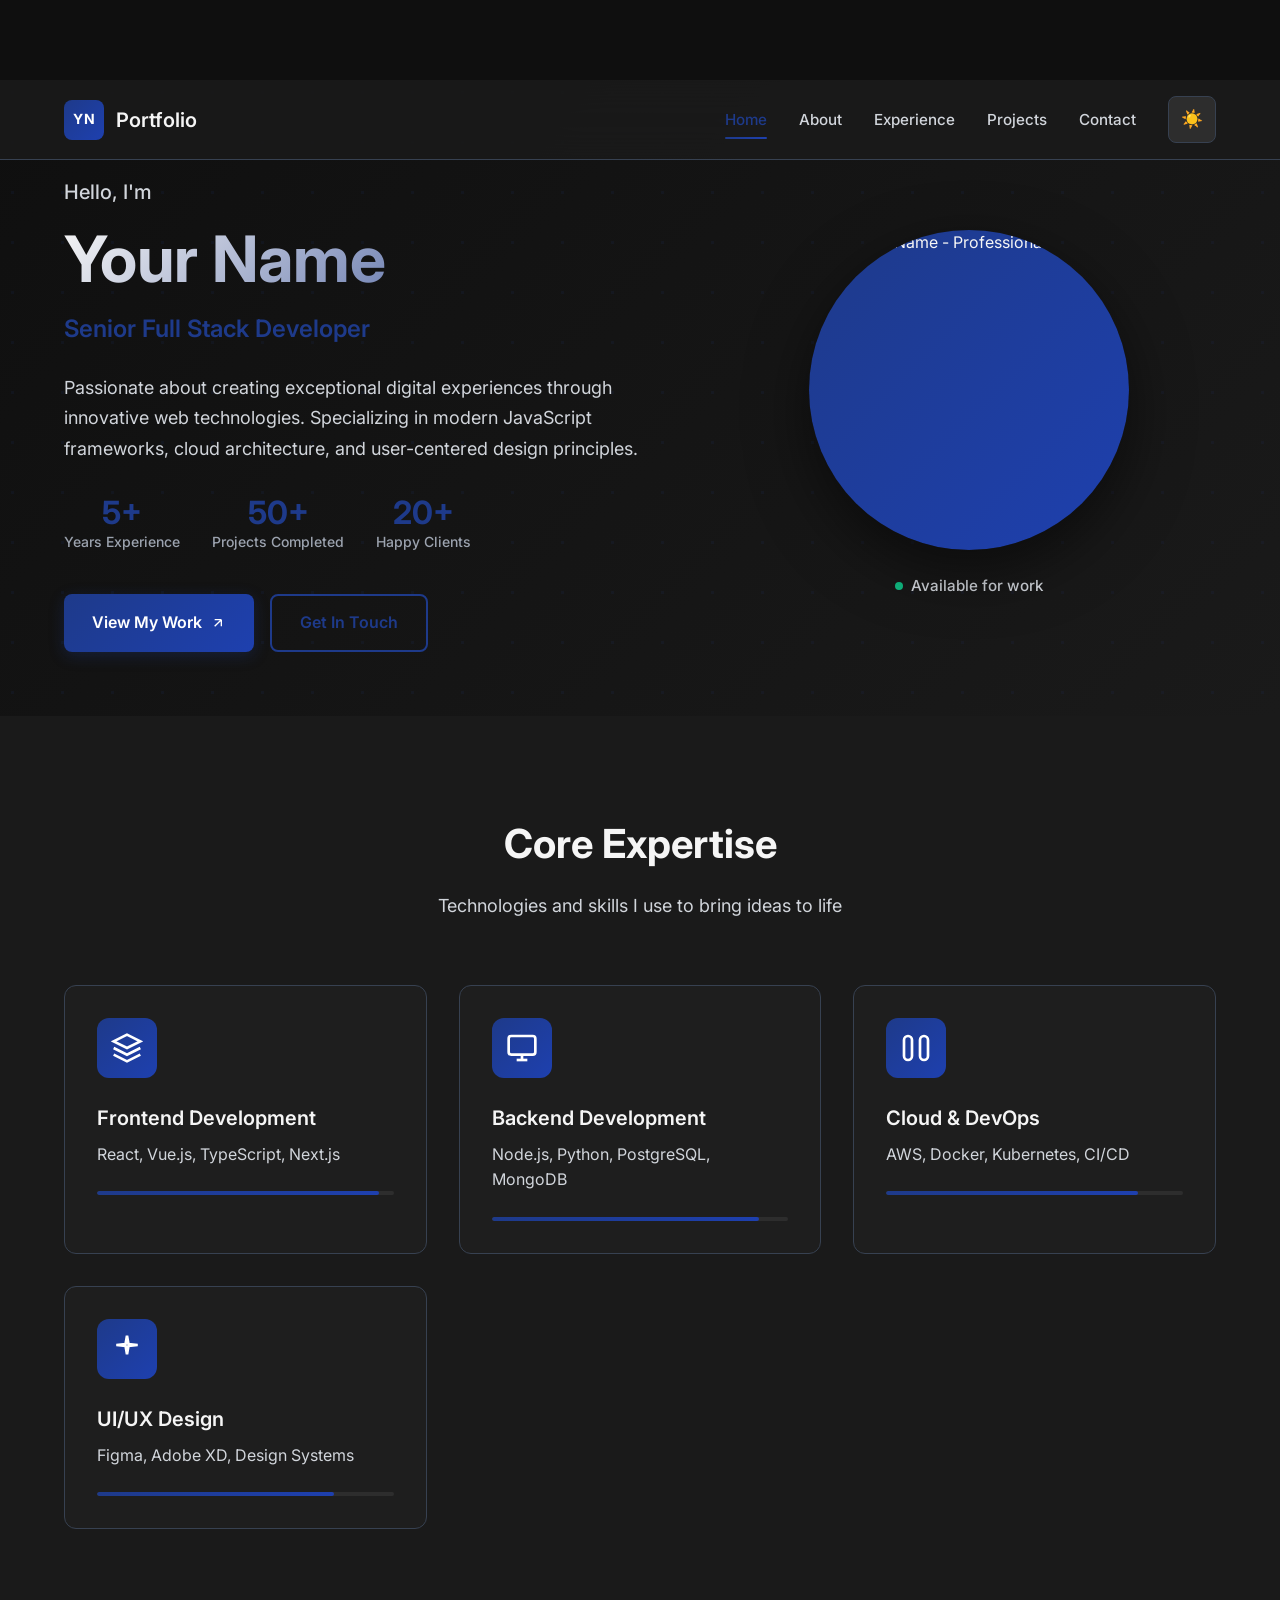
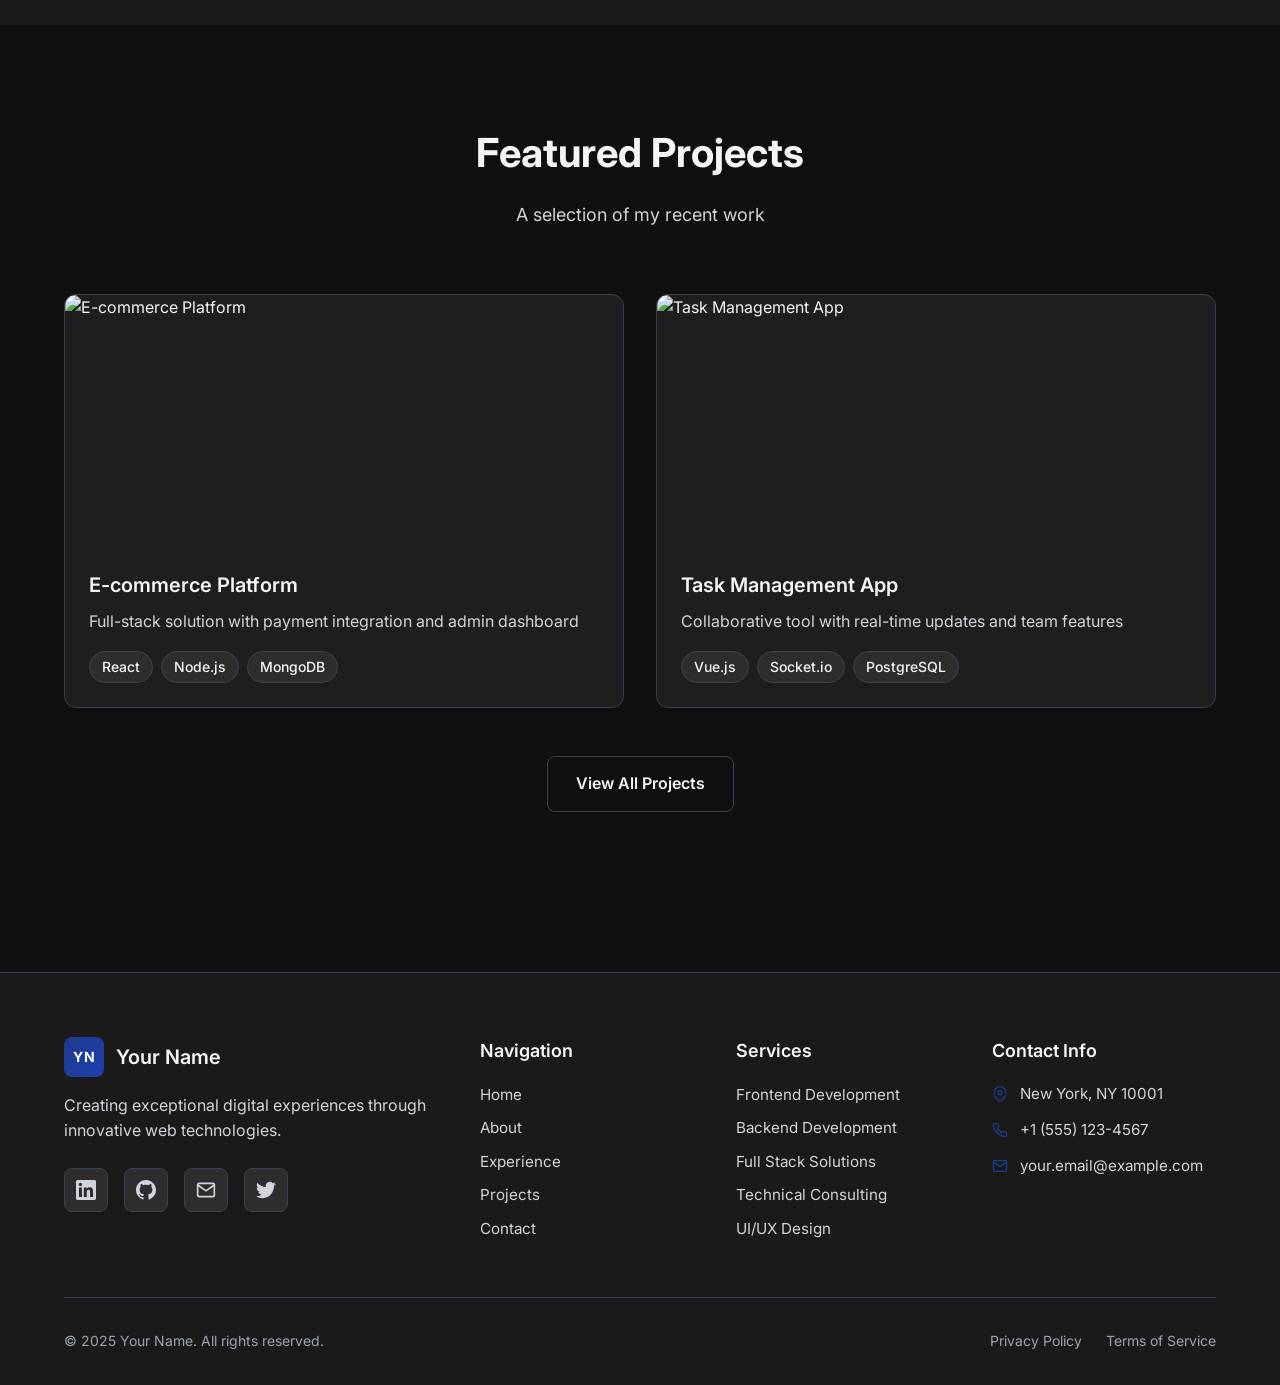
==== index.html @ 973d3426 "Start repository" ====
<!DOCTYPE html>
<html lang="en">
<head>
    <meta charset="UTF-8">
    <meta name="viewport" content="width=device-width, initial-scale=1.0">
    <title>Your Name - Portfolio</title>
    <link rel="stylesheet" href="styles.css">
    <link href="https://fonts.googleapis.com/css2?family=Inter:wght@300;400;500;600;700&display=swap" rel="stylesheet">
</head>
<body>
    <nav class="navbar">
        <div class="nav-container">
            <div class="nav-logo">
                <a href="index.html">
                    <div class="logo-icon">YN</div>
                    <span>Portfolio</span>
                </a>
            </div>
            <ul class="nav-menu">
                <li class="nav-item">
                    <a href="index.html" class="nav-link active">Home</a>
                </li>
                <li class="nav-item">
                    <a href="about.html" class="nav-link">About</a>
                </li>
                <li class="nav-item">
                    <a href="experience.html" class="nav-link">Experience</a>
                </li>
                <li class="nav-item">
                    <a href="projects.html" class="nav-link">Projects</a>
                </li>
                <li class="nav-item">
                    <a href="contact.html" class="nav-link">Contact</a>
                </li>
                <li class="nav-item">
                    <button class="theme-toggle" id="theme-toggle" aria-label="Toggle theme">
                        <span class="theme-icon">🌙</span>
                    </button>
                </li>
            </ul>
            <div class="hamburger" aria-label="Toggle menu">
                <span class="bar"></span>
                <span class="bar"></span>
                <span class="bar"></span>
            </div>
        </div>
    </nav>

    <main class="main-content">
        <section class="hero">
            <div class="hero-background">
                <div class="hero-pattern"></div>
            </div>
            <div class="container">
                <div class="hero-content">
                    <div class="hero-text">
                        <div class="hero-greeting">
                            <span class="greeting-text">Hello, I'm</span>
                        </div>
                        <h1 class="hero-title">
                            <span class="name-highlight">Your Name</span>
                        </h1>
                        <h2 class="hero-subtitle">Senior Full Stack Developer</h2>
                        <p class="hero-description">
                            Passionate about creating exceptional digital experiences through innovative 
                            web technologies. Specializing in modern JavaScript frameworks, cloud architecture, 
                            and user-centered design principles.
                        </p>
                        <div class="hero-stats">
                            <div class="stat-item">
                                <span class="stat-number">5+</span>
                                <span class="stat-label">Years Experience</span>
                            </div>
                            <div class="stat-item">
                                <span class="stat-number">50+</span>
                                <span class="stat-label">Projects Completed</span>
                            </div>
                            <div class="stat-item">
                                <span class="stat-number">20+</span>
                                <span class="stat-label">Happy Clients</span>
                            </div>
                        </div>
                        <div class="hero-actions">
                            <a href="projects.html" class="btn btn-primary">
                                <span>View My Work</span>
                                <svg width="16" height="16" viewBox="0 0 24 24" fill="none" stroke="currentColor" stroke-width="2">
                                    <path d="M7 17L17 7M17 7H7M17 7V17"/>
                                </svg>
                            </a>
                            <a href="contact.html" class="btn btn-secondary">
                                <span>Get In Touch</span>
                            </a>
                        </div>
                    </div>
                    <div class="hero-visual">
                        <div class="profile-container">
                            <div class="profile-image">
                                <img src="https://images.pexels.com/photos/2379004/pexels-photo-2379004.jpeg?auto=compress&cs=tinysrgb&w=600" alt="Your Name - Professional Profile" loading="eager">
                                <div class="profile-border"></div>
                            </div>
                            <div class="profile-status">
                                <div class="status-indicator"></div>
                                <span>Available for work</span>
                            </div>
                        </div>
                    </div>
                </div>
            </div>
        </section>

        <section class="skills-overview">
            <div class="container">
                <div class="section-header">
                    <h2>Core Expertise</h2>
                    <p>Technologies and skills I use to bring ideas to life</p>
                </div>
                <div class="skills-grid">
                    <div class="skill-card">
                        <div class="skill-icon">
                            <svg width="32" height="32" viewBox="0 0 24 24" fill="none" stroke="currentColor" stroke-width="2">
                                <path d="M12 2L2 7L12 12L22 7L12 2Z"/>
                                <path d="M2 17L12 22L22 17"/>
                                <path d="M2 12L12 17L22 12"/>
                            </svg>
                        </div>
                        <h3>Frontend Development</h3>
                        <p>React, Vue.js, TypeScript, Next.js</p>
                        <div class="skill-progress">
                            <div class="progress-bar" data-width="95"></div>
                        </div>
                    </div>
                    <div class="skill-card">
                        <div class="skill-icon">
                            <svg width="32" height="32" viewBox="0 0 24 24" fill="none" stroke="currentColor" stroke-width="2">
                                <rect x="2" y="3" width="20" height="14" rx="2" ry="2"/>
                                <line x1="8" y1="21" x2="16" y2="21"/>
                                <line x1="12" y1="17" x2="12" y2="21"/>
                            </svg>
                        </div>
                        <h3>Backend Development</h3>
                        <p>Node.js, Python, PostgreSQL, MongoDB</p>
                        <div class="skill-progress">
                            <div class="progress-bar" data-width="90"></div>
                        </div>
                    </div>
                    <div class="skill-card">
                        <div class="skill-icon">
                            <svg width="32" height="32" viewBox="0 0 24 24" fill="none" stroke="currentColor" stroke-width="2">
                                <path d="M18 3A3 3 0 0 0 15 6V18A3 3 0 0 0 18 21A3 3 0 0 0 21 18V6A3 3 0 0 0 18 3Z"/>
                                <path d="M6 3A3 3 0 0 0 3 6V18A3 3 0 0 0 6 21A3 3 0 0 0 9 18V6A3 3 0 0 0 6 3Z"/>
                            </svg>
                        </div>
                        <h3>Cloud & DevOps</h3>
                        <p>AWS, Docker, Kubernetes, CI/CD</p>
                        <div class="skill-progress">
                            <div class="progress-bar" data-width="85"></div>
                        </div>
                    </div>
                    <div class="skill-card">
                        <div class="skill-icon">
                            <svg width="32" height="32" viewBox="0 0 24 24" fill="none" stroke="currentColor" stroke-width="2">
                                <path d="M12 2L13.09 8.26L20 9L13.09 9.74L12 16L10.91 9.74L4 9L10.91 8.26L12 2Z"/>
                            </svg>
                        </div>
                        <h3>UI/UX Design</h3>
                        <p>Figma, Adobe XD, Design Systems</p>
                        <div class="skill-progress">
                            <div class="progress-bar" data-width="80"></div>
                        </div>
                    </div>
                </div>
            </div>
        </section>

        <section class="recent-work">
            <div class="container">
                <div class="section-header">
                    <h2>Featured Projects</h2>
                    <p>A selection of my recent work</p>
                </div>
                <div class="projects-preview">
                    <div class="project-card-featured">
                        <div class="project-image">
                            <img src="https://images.pexels.com/photos/326424/pexels-photo-326424.jpeg?auto=compress&cs=tinysrgb&w=800" alt="E-commerce Platform">
                            <div class="project-overlay">
                                <a href="projects.html" class="project-link">View Project</a>
                            </div>
                        </div>
                        <div class="project-info">
                            <h3>E-commerce Platform</h3>
                            <p>Full-stack solution with payment integration and admin dashboard</p>
                            <div class="project-tech">
                                <span>React</span>
                                <span>Node.js</span>
                                <span>MongoDB</span>
                            </div>
                        </div>
                    </div>
                    <div class="project-card-featured">
                        <div class="project-image">
                            <img src="https://images.pexels.com/photos/3184299/pexels-photo-3184299.jpeg?auto=compress&cs=tinysrgb&w=800" alt="Task Management App">
                            <div class="project-overlay">
                                <a href="projects.html" class="project-link">View Project</a>
                            </div>
                        </div>
                        <div class="project-info">
                            <h3>Task Management App</h3>
                            <p>Collaborative tool with real-time updates and team features</p>
                            <div class="project-tech">
                                <span>Vue.js</span>
                                <span>Socket.io</span>
                                <span>PostgreSQL</span>
                            </div>
                        </div>
                    </div>
                </div>
                <div class="section-cta">
                    <a href="projects.html" class="btn btn-outline">View All Projects</a>
                </div>
            </div>
        </section>
    </main>

    <footer class="footer">
        <div class="container">
            <div class="footer-content">
                <div class="footer-main">
                    <div class="footer-brand">
                        <div class="footer-logo">
                            <div class="logo-icon">YN</div>
                            <span>Your Name</span>
                        </div>
                        <p class="footer-tagline">
                            Creating exceptional digital experiences through innovative web technologies.
                        </p>
                        <div class="footer-social">
                            <a href="https://linkedin.com/in/yourname" class="social-link" aria-label="LinkedIn">
                                <svg width="20" height="20" viewBox="0 0 24 24" fill="currentColor">
                                    <path d="M20.447 20.452h-3.554v-5.569c0-1.328-.027-3.037-1.852-3.037-1.853 0-2.136 1.445-2.136 2.939v5.667H9.351V9h3.414v1.561h.046c.477-.9 1.637-1.85 3.37-1.85 3.601 0 4.267 2.37 4.267 5.455v6.286zM5.337 7.433c-1.144 0-2.063-.926-2.063-2.065 0-1.138.92-2.063 2.063-2.063 1.14 0 2.064.925 2.064 2.063 0 1.139-.925 2.065-2.064 2.065zm1.782 13.019H3.555V9h3.564v11.452zM22.225 0H1.771C.792 0 0 .774 0 1.729v20.542C0 23.227.792 24 1.771 24h20.451C23.2 24 24 23.227 24 22.271V1.729C24 .774 23.2 0 22.222 0h.003z"/>
                                </svg>
                            </a>
                            <a href="https://github.com/yourname" class="social-link" aria-label="GitHub">
                                <svg width="20" height="20" viewBox="0 0 24 24" fill="currentColor">
                                    <path d="M12 0c-6.626 0-12 5.373-12 12 0 5.302 3.438 9.8 8.207 11.387.599.111.793-.261.793-.577v-2.234c-3.338.726-4.033-1.416-4.033-1.416-.546-1.387-1.333-1.756-1.333-1.756-1.089-.745.083-.729.083-.729 1.205.084 1.839 1.237 1.839 1.237 1.07 1.834 2.807 1.304 3.492.997.107-.775.418-1.305.762-1.604-2.665-.305-5.467-1.334-5.467-5.931 0-1.311.469-2.381 1.236-3.221-.124-.303-.535-1.524.117-3.176 0 0 1.008-.322 3.301 1.23.957-.266 1.983-.399 3.003-.404 1.02.005 2.047.138 3.006.404 2.291-1.552 3.297-1.23 3.297-1.23.653 1.653.242 2.874.118 3.176.77.84 1.235 1.911 1.235 3.221 0 4.609-2.807 5.624-5.479 5.921.43.372.823 1.102.823 2.222v3.293c0 .319.192.694.801.576 4.765-1.589 8.199-6.086 8.199-11.386 0-6.627-5.373-12-12-12z"/>
                                </svg>
                            </a>
                            <a href="mailto:your.email@example.com" class="social-link" aria-label="Email">
                                <svg width="20" height="20" viewBox="0 0 24 24" fill="none" stroke="currentColor" stroke-width="2">
                                    <path d="M4 4h16c1.1 0 2 .9 2 2v12c0 1.1-.9 2-2 2H4c-1.1 0-2-.9-2-2V6c0-1.1.9-2 2-2z"/>
                                    <polyline points="22,6 12,13 2,6"/>
                                </svg>
                            </a>
                            <a href="https://twitter.com/yourname" class="social-link" aria-label="Twitter">
                                <svg width="20" height="20" viewBox="0 0 24 24" fill="currentColor">
                                    <path d="M23.953 4.57a10 10 0 01-2.825.775 4.958 4.958 0 002.163-2.723c-.951.555-2.005.959-3.127 1.184a4.92 4.92 0 00-8.384 4.482C7.69 8.095 4.067 6.13 1.64 3.162a4.822 4.822 0 00-.666 2.475c0 1.71.87 3.213 2.188 4.096a4.904 4.904 0 01-2.228-.616v.06a4.923 4.923 0 003.946 4.827 4.996 4.996 0 01-2.212.085 4.936 4.936 0 004.604 3.417 9.867 9.867 0 01-6.102 2.105c-.39 0-.779-.023-1.17-.067a13.995 13.995 0 007.557 2.209c9.053 0 13.998-7.496 13.998-13.985 0-.21 0-.42-.015-.63A9.935 9.935 0 0024 4.59z"/>
                                </svg>
                            </a>
                        </div>
                    </div>
                    
                    <div class="footer-links">
                        <div class="footer-column">
                            <h4>Navigation</h4>
                            <ul>
                                <li><a href="index.html">Home</a></li>
                                <li><a href="about.html">About</a></li>
                                <li><a href="experience.html">Experience</a></li>
                                <li><a href="projects.html">Projects</a></li>
                                <li><a href="contact.html">Contact</a></li>
                            </ul>
                        </div>
                        
                        <div class="footer-column">
                            <h4>Services</h4>
                            <ul>
                                <li><a href="#frontend">Frontend Development</a></li>
                                <li><a href="#backend">Backend Development</a></li>
                                <li><a href="#fullstack">Full Stack Solutions</a></li>
                                <li><a href="#consulting">Technical Consulting</a></li>
                                <li><a href="#design">UI/UX Design</a></li>
                            </ul>
                        </div>
                        
                        <div class="footer-column">
                            <h4>Contact Info</h4>
                            <div class="contact-info">
                                <div class="contact-item">
                                    <svg width="16" height="16" viewBox="0 0 24 24" fill="none" stroke="currentColor" stroke-width="2">
                                        <path d="M21 10c0 7-9 13-9 13s-9-6-9-13a9 9 0 0 1 18 0z"/>
                                        <circle cx="12" cy="10" r="3"/>
                                    </svg>
                                    <span>New York, NY 10001</span>
                                </div>
                                <div class="contact-item">
                                    <svg width="16" height="16" viewBox="0 0 24 24" fill="none" stroke="currentColor" stroke-width="2">
                                        <path d="M22 16.92v3a2 2 0 0 1-2.18 2 19.79 19.79 0 0 1-8.63-3.07 19.5 19.5 0 0 1-6-6 19.79 19.79 0 0 1-3.07-8.67A2 2 0 0 1 4.11 2h3a2 2 0 0 1 2 1.72 12.84 12.84 0 0 0 .7 2.81 2 2 0 0 1-.45 2.11L8.09 9.91a16 16 0 0 0 6 6l1.27-1.27a2 2 0 0 1 2.11-.45 12.84 12.84 0 0 0 2.81.7A2 2 0 0 1 22 16.92z"/>
                                    </svg>
                                    <span>+1 (555) 123-4567</span>
                                </div>
                                <div class="contact-item">
                                    <svg width="16" height="16" viewBox="0 0 24 24" fill="none" stroke="currentColor" stroke-width="2">
                                        <path d="M4 4h16c1.1 0 2 .9 2 2v12c0 1.1-.9 2-2 2H4c-1.1 0-2-.9-2-2V6c0-1.1.9-2 2-2z"/>
                                        <polyline points="22,6 12,13 2,6"/>
                                    </svg>
                                    <span>your.email@example.com</span>
                                </div>
                            </div>
                        </div>
                    </div>
                </div>
                
                <div class="footer-bottom">
                    <div class="footer-copyright">
                        <p>&copy; 2025 Your Name. All rights reserved.</p>
                    </div>
                    <div class="footer-legal">
                        <a href="#privacy">Privacy Policy</a>
                        <a href="#terms">Terms of Service</a>
                    </div>
                </div>
            </div>
        </div>
    </footer>

    <script src="script.js"></script>
</body>
</html>
---- styles.css ----
/* Reset and base styles */
* {
    margin: 0;
    padding: 0;
    box-sizing: border-box;
}

:root {
    /* Dark theme colors (default) */
    --bg-primary: #0f0f0f;
    --bg-secondary: #1a1a1a;
    --bg-tertiary: #2d2d2d;
    --bg-card: #1e1e1e;
    --text-primary: #f5f5f5;
    --text-secondary: #d1d5db;
    --text-muted: #9ca3af;
    --accent-primary: #1e3a8a;
    --accent-secondary: #1e40af;
    --accent-hover: #1d4ed8;
    --accent-light: #3b82f6;
    --border-color: #374151;
    --border-light: #4b5563;
    --shadow-color: rgba(0, 0, 0, 0.5);
    --success-color: #10b981;
    --warning-color: #f59e0b;
    --error-color: #ef4444;
    --gradient-primary: linear-gradient(135deg, #1e3a8a 0%, #1e40af 100%);
    --gradient-secondary: linear-gradient(135deg, #0f0f0f 0%, #1a1a1a 100%);
}

[data-theme="light"] {
    --bg-primary: #ffffff;
    --bg-secondary: #f8fafc;
    --bg-tertiary: #f1f5f9;
    --bg-card: #ffffff;
    --text-primary: #1f2937;
    --text-secondary: #374151;
    --text-muted: #6b7280;
    --accent-primary: #1e3a8a;
    --accent-secondary: #1e40af;
    --accent-hover: #1d4ed8;
    --accent-light: #3b82f6;
    --border-color: #e5e7eb;
    --border-light: #d1d5db;
    --shadow-color: rgba(0, 0, 0, 0.1);
    --success-color: #10b981;
    --warning-color: #f59e0b;
    --error-color: #ef4444;
    --gradient-primary: linear-gradient(135deg, #1e3a8a 0%, #1e40af 100%);
    --gradient-secondary: linear-gradient(135deg, #ffffff 0%, #f8fafc 100%);
}

body {
    font-family: 'Inter', -apple-system, BlinkMacSystemFont, 'Segoe UI', Roboto, Oxygen, Ubuntu, Cantarell, sans-serif;
    line-height: 1.6;
    color: var(--text-primary);
    background-color: var(--bg-primary);
    transition: all 0.3s ease;
    font-weight: 400;
}

.container {
    max-width: 1200px;
    margin: 0 auto;
    padding: 0 24px;
}

/* Enhanced Navigation */
.navbar {
    background: rgba(26, 26, 26, 0.95);
    backdrop-filter: blur(20px);
    padding: 1rem 0;
    position: fixed;
    top: 0;
    width: 100%;
    z-index: 1000;
    border-bottom: 1px solid var(--border-color);
    transition: all 0.3s ease;
}

[data-theme="light"] .navbar {
    background: rgba(248, 250, 252, 0.95);
}

.nav-container {
    max-width: 1200px;
    margin: 0 auto;
    padding: 0 24px;
    display: flex;
    justify-content: space-between;
    align-items: center;
}

.nav-logo a {
    display: flex;
    align-items: center;
    gap: 12px;
    text-decoration: none;
    color: var(--text-primary);
    font-weight: 600;
    font-size: 1.25rem;
    transition: all 0.3s ease;
}

.logo-icon {
    width: 40px;
    height: 40px;
    background: var(--gradient-primary);
    border-radius: 8px;
    display: flex;
    align-items: center;
    justify-content: center;
    color: white;
    font-weight: 700;
    font-size: 0.875rem;
    letter-spacing: 0.5px;
}

.nav-menu {
    display: flex;
    list-style: none;
    align-items: center;
    gap: 2rem;
}

.nav-link {
    color: var(--text-secondary);
    text-decoration: none;
    font-weight: 500;
    font-size: 0.95rem;
    transition: all 0.3s ease;
    position: relative;
    padding: 0.5rem 0;
}

.nav-link:hover,
.nav-link.active {
    color: var(--accent-primary);
}

.nav-link.active::after {
    content: '';
    position: absolute;
    bottom: -2px;
    left: 0;
    width: 100%;
    height: 2px;
    background: var(--gradient-primary);
    border-radius: 1px;
}

.theme-toggle {
    background: var(--bg-tertiary);
    border: 1px solid var(--border-color);
    color: var(--text-primary);
    padding: 0.75rem;
    border-radius: 8px;
    cursor: pointer;
    transition: all 0.3s ease;
    font-size: 1.1rem;
    display: flex;
    align-items: center;
    justify-content: center;
}

.theme-toggle:hover {
    background: var(--accent-primary);
    border-color: var(--accent-primary);
    color: white;
    transform: scale(1.05);
}

.hamburger {
    display: none;
    flex-direction: column;
    cursor: pointer;
    padding: 0.5rem;
}

.bar {
    width: 25px;
    height: 3px;
    background-color: var(--text-primary);
    margin: 3px 0;
    transition: 0.3s;
    border-radius: 2px;
}

/* Main content */
.main-content {
    margin-top: 80px;
    min-height: calc(100vh - 80px);
}

/* Enhanced Hero Section */
.hero {
    position: relative;
    padding: 6rem 0 4rem;
    background: var(--gradient-secondary);
    overflow: hidden;
}

.hero-background {
    position: absolute;
    top: 0;
    left: 0;
    right: 0;
    bottom: 0;
    opacity: 0.1;
}

.hero-pattern {
    position: absolute;
    top: 0;
    left: 0;
    right: 0;
    bottom: 0;
    background-image: radial-gradient(circle at 25% 25%, var(--accent-primary) 2px, transparent 2px);
    background-size: 50px 50px;
    animation: float 20s ease-in-out infinite;
}

@keyframes float {
    0%, 100% { transform: translateY(0px) rotate(0deg); }
    50% { transform: translateY(-20px) rotate(1deg); }
}

.hero-content {
    display: grid;
    grid-template-columns: 1.2fr 1fr;
    gap: 4rem;
    align-items: center;
    position: relative;
    z-index: 2;
}

.hero-greeting {
    margin-bottom: 1rem;
}

.greeting-text {
    color: var(--text-secondary);
    font-size: 1.25rem;
    font-weight: 500;
}

.hero-title {
    font-size: 4rem;
    font-weight: 700;
    line-height: 1.1;
    margin-bottom: 1rem;
    background: linear-gradient(135deg, var(--text-primary) 0%, var(--accent-primary) 100%);
    -webkit-background-clip: text;
    -webkit-text-fill-color: transparent;
    background-clip: text;
}

.name-highlight {
    display: block;
    animation: slideInUp 1s ease-out;
}

.hero-subtitle {
    font-size: 1.5rem;
    color: var(--accent-primary);
    font-weight: 600;
    margin-bottom: 1.5rem;
    animation: slideInUp 1s ease-out 0.2s both;
}

.hero-description {
    font-size: 1.125rem;
    color: var(--text-secondary);
    line-height: 1.7;
    margin-bottom: 2rem;
    max-width: 600px;
    animation: slideInUp 1s ease-out 0.4s both;
}

.hero-stats {
    display: flex;
    gap: 2rem;
    margin-bottom: 2.5rem;
    animation: slideInUp 1s ease-out 0.6s both;
}

.stat-item {
    text-align: center;
}

.stat-number {
    display: block;
    font-size: 2rem;
    font-weight: 700;
    color: var(--accent-primary);
    line-height: 1;
}

.stat-label {
    font-size: 0.875rem;
    color: var(--text-muted);
    font-weight: 500;
}

.hero-actions {
    display: flex;
    gap: 1rem;
    animation: slideInUp 1s ease-out 0.8s both;
}

.hero-visual {
    display: flex;
    justify-content: center;
    align-items: center;
    animation: slideInRight 1s ease-out 0.4s both;
}

.profile-container {
    position: relative;
    text-align: center;
}

.profile-image {
    position: relative;
    width: 320px;
    height: 320px;
    border-radius: 50%;
    overflow: hidden;
    margin: 0 auto 1.5rem;
    box-shadow: 0 20px 60px var(--shadow-color);
    transition: all 0.3s ease;
}

.profile-image:hover {
    transform: scale(1.05);
    box-shadow: 0 30px 80px var(--shadow-color);
}

.profile-image img {
    width: 100%;
    height: 100%;
    object-fit: cover;
    transition: all 0.3s ease;
}

.profile-border {
    position: absolute;
    top: -4px;
    left: -4px;
    right: -4px;
    bottom: -4px;
    border-radius: 50%;
    background: var(--gradient-primary);
    z-index: -1;
    animation: rotate 10s linear infinite;
}

@keyframes rotate {
    from { transform: rotate(0deg); }
    to { transform: rotate(360deg); }
}

.profile-status {
    display: flex;
    align-items: center;
    justify-content: center;
    gap: 0.5rem;
    color: var(--text-secondary);
    font-size: 0.95rem;
    font-weight: 500;
}

.status-indicator {
    width: 8px;
    height: 8px;
    background: var(--success-color);
    border-radius: 50%;
    animation: pulse 2s infinite;
}

@keyframes pulse {
    0%, 100% { opacity: 1; transform: scale(1); }
    50% { opacity: 0.7; transform: scale(1.1); }
}

/* Enhanced Buttons */
.btn {
    display: inline-flex;
    align-items: center;
    gap: 0.5rem;
    padding: 0.875rem 1.75rem;
    border: none;
    border-radius: 8px;
    font-size: 1rem;
    font-weight: 600;
    text-decoration: none;
    cursor: pointer;
    transition: all 0.3s ease;
    position: relative;
    overflow: hidden;
}

.btn::before {
    content: '';
    position: absolute;
    top: 0;
    left: -100%;
    width: 100%;
    height: 100%;
    background: linear-gradient(90deg, transparent, rgba(255,255,255,0.2), transparent);
    transition: left 0.5s;
}

.btn:hover::before {
    left: 100%;
}

.btn-primary {
    background: var(--gradient-primary);
    color: white;
    box-shadow: 0 4px 15px rgba(30, 58, 138, 0.3);
}

.btn-primary:hover {
    transform: translateY(-2px);
    box-shadow: 0 8px 25px rgba(30, 58, 138, 0.4);
}

.btn-secondary {
    background: transparent;
    color: var(--accent-primary);
    border: 2px solid var(--accent-primary);
}

.btn-secondary:hover {
    background: var(--accent-primary);
    color: white;
    transform: translateY(-2px);
    box-shadow: 0 8px 25px rgba(30, 58, 138, 0.3);
}

.btn-outline {
    background: transparent;
    color: var(--text-primary);
    border: 1px solid var(--border-color);
}

.btn-outline:hover {
    background: var(--accent-primary);
    color: white;
    border-color: var(--accent-primary);
    transform: translateY(-2px);
}

/* Enhanced Sections */
.section-header {
    text-align: center;
    margin-bottom: 4rem;
}

.section-header h2 {
    font-size: 2.5rem;
    font-weight: 700;
    margin-bottom: 1rem;
    color: var(--text-primary);
}

.section-header p {
    font-size: 1.125rem;
    color: var(--text-secondary);
    max-width: 600px;
    margin: 0 auto;
}

.skills-overview {
    padding: 6rem 0;
    background: var(--bg-secondary);
}

.skills-grid {
    display: grid;
    grid-template-columns: repeat(auto-fit, minmax(280px, 1fr));
    gap: 2rem;
}

.skill-card {
    background: var(--bg-card);
    padding: 2rem;
    border-radius: 12px;
    border: 1px solid var(--border-color);
    transition: all 0.3s ease;
    position: relative;
    overflow: hidden;
}

.skill-card::before {
    content: '';
    position: absolute;
    top: 0;
    left: 0;
    right: 0;
    height: 3px;
    background: var(--gradient-primary);
    transform: scaleX(0);
    transition: transform 0.3s ease;
}

.skill-card:hover::before {
    transform: scaleX(1);
}

.skill-card:hover {
    transform: translateY(-5px);
    box-shadow: 0 20px 40px var(--shadow-color);
    border-color: var(--accent-primary);
}

.skill-icon {
    width: 60px;
    height: 60px;
    background: var(--gradient-primary);
    border-radius: 12px;
    display: flex;
    align-items: center;
    justify-content: center;
    margin-bottom: 1.5rem;
    color: white;
}

.skill-card h3 {
    font-size: 1.25rem;
    font-weight: 600;
    margin-bottom: 0.5rem;
    color: var(--text-primary);
}

.skill-card p {
    color: var(--text-secondary);
    margin-bottom: 1.5rem;
}

.skill-progress {
    height: 4px;
    background: var(--bg-tertiary);
    border-radius: 2px;
    overflow: hidden;
}

.progress-bar {
    height: 100%;
    background: var(--gradient-primary);
    border-radius: 2px;
    transition: width 2s ease;
    width: 0;
}

/* Recent Work Section */
.recent-work {
    padding: 6rem 0;
}

.projects-preview {
    display: grid;
    grid-template-columns: repeat(auto-fit, minmax(400px, 1fr));
    gap: 2rem;
    margin-bottom: 3rem;
}

.project-card-featured {
    background: var(--bg-card);
    border-radius: 12px;
    overflow: hidden;
    border: 1px solid var(--border-color);
    transition: all 0.3s ease;
}

.project-card-featured:hover {
    transform: translateY(-5px);
    box-shadow: 0 20px 40px var(--shadow-color);
}

.project-image {
    position: relative;
    height: 250px;
    overflow: hidden;
}

.project-image img {
    width: 100%;
    height: 100%;
    object-fit: cover;
    transition: transform 0.3s ease;
}

.project-card-featured:hover .project-image img {
    transform: scale(1.1);
}

.project-overlay {
    position: absolute;
    top: 0;
    left: 0;
    right: 0;
    bottom: 0;
    background: rgba(0, 0, 0, 0.7);
    display: flex;
    align-items: center;
    justify-content: center;
    opacity: 0;
    transition: opacity 0.3s ease;
}

.project-card-featured:hover .project-overlay {
    opacity: 1;
}

.project-link {
    color: white;
    text-decoration: none;
    font-weight: 600;
    padding: 0.75rem 1.5rem;
    border: 2px solid white;
    border-radius: 8px;
    transition: all 0.3s ease;
}

.project-link:hover {
    background: white;
    color: var(--bg-primary);
}

.project-info {
    padding: 1.5rem;
}

.project-info h3 {
    font-size: 1.25rem;
    font-weight: 600;
    margin-bottom: 0.5rem;
    color: var(--text-primary);
}

.project-info p {
    color: var(--text-secondary);
    margin-bottom: 1rem;
    line-height: 1.6;
}

.project-tech {
    display: flex;
    flex-wrap: wrap;
    gap: 0.5rem;
}

.project-tech span {
    background: var(--bg-tertiary);
    color: var(--text-primary);
    padding: 0.25rem 0.75rem;
    border-radius: 20px;
    font-size: 0.875rem;
    font-weight: 500;
    border: 1px solid var(--border-color);
}

.section-cta {
    text-align: center;
}

/* Page header */
.page-header {
    padding: 4rem 0 3rem;
    text-align: center;
    background: var(--gradient-secondary);
    border-bottom: 1px solid var(--border-color);
}

.page-header h1 {
    font-size: 3rem;
    font-weight: 700;
    margin-bottom: 1rem;
    color: var(--text-primary);
}

.page-header p {
    font-size: 1.25rem;
    color: var(--text-secondary);
    max-width: 600px;
    margin: 0 auto;
}

/* Enhanced Footer */
.footer {
    background: var(--bg-secondary);
    border-top: 1px solid var(--border-color);
    padding: 4rem 0 2rem;
    margin-top: 4rem;
}

.footer-content {
    display: flex;
    flex-direction: column;
    gap: 3rem;
}

.footer-main {
    display: grid;
    grid-template-columns: 1fr 2fr;
    gap: 3rem;
}

.footer-brand {
    max-width: 400px;
}

.footer-logo {
    display: flex;
    align-items: center;
    gap: 12px;
    margin-bottom: 1rem;
}

.footer-logo span {
    font-size: 1.25rem;
    font-weight: 600;
    color: var(--text-primary);
}

.footer-tagline {
    color: var(--text-secondary);
    line-height: 1.6;
    margin-bottom: 1.5rem;
}

.footer-social {
    display: flex;
    gap: 1rem;
}

.social-link {
    display: flex;
    align-items: center;
    justify-content: center;
    width: 44px;
    height: 44px;
    background: var(--bg-tertiary);
    border: 1px solid var(--border-color);
    border-radius: 8px;
    color: var(--text-secondary);
    text-decoration: none;
    transition: all 0.3s ease;
    position: relative;
    overflow: hidden;
}

.social-link::before {
    content: '';
    position: absolute;
    top: 0;
    left: -100%;
    width: 100%;
    height: 100%;
    background: var(--gradient-primary);
    transition: left 0.3s ease;
    z-index: 0;
}

.social-link:hover::before {
    left: 0;
}

.social-link svg {
    position: relative;
    z-index: 1;
    transition: color 0.3s ease;
}

.social-link:hover {
    color: white;
    border-color: var(--accent-primary);
    transform: translateY(-2px);
}

.footer-links {
    display: grid;
    grid-template-columns: repeat(3, 1fr);
    gap: 2rem;
}

.footer-column h4 {
    font-size: 1.125rem;
    font-weight: 600;
    color: var(--text-primary);
    margin-bottom: 1rem;
}

.footer-column ul {
    list-style: none;
}

.footer-column li {
    margin-bottom: 0.5rem;
}

.footer-column a {
    color: var(--text-secondary);
    text-decoration: none;
    transition: color 0.3s ease;
    font-size: 0.95rem;
}

.footer-column a:hover {
    color: var(--accent-primary);
}

.contact-info {
    display: flex;
    flex-direction: column;
    gap: 0.75rem;
}

.contact-item {
    display: flex;
    align-items: center;
    gap: 0.75rem;
    color: var(--text-secondary);
    font-size: 0.95rem;
}

.contact-item svg {
    color: var(--accent-primary);
    flex-shrink: 0;
}

.footer-bottom {
    display: flex;
    justify-content: space-between;
    align-items: center;
    padding-top: 2rem;
    border-top: 1px solid var(--border-color);
}

.footer-copyright p {
    color: var(--text-muted);
    font-size: 0.875rem;
}

.footer-legal {
    display: flex;
    gap: 1.5rem;
}

.footer-legal a {
    color: var(--text-muted);
    text-decoration: none;
    font-size: 0.875rem;
    transition: color 0.3s ease;
}

.footer-legal a:hover {
    color: var(--accent-primary);
}

/* Animations */
@keyframes slideInUp {
    from {
        opacity: 0;
        transform: translateY(30px);
    }
    to {
        opacity: 1;
        transform: translateY(0);
    }
}

@keyframes slideInRight {
    from {
        opacity: 0;
        transform: translateX(30px);
    }
    to {
        opacity: 1;
        transform: translateX(0);
    }
}

@keyframes fadeIn {
    from { opacity: 0; }
    to { opacity: 1; }
}

/* Responsive design */
@media (max-width: 1024px) {
    .hero-content {
        grid-template-columns: 1fr;
        gap: 3rem;
        text-align: center;
    }

    .hero-visual {
        order: -1;
    }

    .profile-image {
        width: 280px;
        height: 280px;
    }

    .footer-main {
        grid-template-columns: 1fr;
        gap: 2rem;
    }

    .footer-links {
        grid-template-columns: repeat(2, 1fr);
    }
}

@media (max-width: 768px) {
    .nav-menu {
        position: fixed;
        left: -100%;
        top: 80px;
        flex-direction: column;
        background: var(--bg-secondary);
        width: 100%;
        text-align: center;
        transition: 0.3s;
        box-shadow: 0 10px 27px var(--shadow-color);
        padding: 2rem 0;
        border-top: 1px solid var(--border-color);
    }

    .nav-menu.active {
        left: 0;
    }

    .nav-menu li {
        margin: 1rem 0;
    }

    .hamburger {
        display: flex;
    }

    .hamburger.active .bar:nth-child(2) {
        opacity: 0;
    }

    .hamburger.active .bar:nth-child(1) {
        transform: translateY(8px) rotate(45deg);
    }

    .hamburger.active .bar:nth-child(3) {
        transform: translateY(-8px) rotate(-45deg);
    }

    .hero-title {
        font-size: 3rem;
    }

    .hero-stats {
        justify-content: center;
    }

    .hero-actions {
        flex-direction: column;
        align-items: center;
    }

    .btn {
        width: 100%;
        max-width: 280px;
        justify-content: center;
    }

    .profile-image {
        width: 240px;
        height: 240px;
    }

    .projects-preview {
        grid-template-columns: 1fr;
    }

    .skills-grid {
        grid-template-columns: 1fr;
    }

    .footer-links {
        grid-template-columns: 1fr;
        gap: 1.5rem;
    }

    .footer-bottom {
        flex-direction: column;
        gap: 1rem;
        text-align: center;
    }

    .section-header h2 {
        font-size: 2rem;
    }

    .page-header h1 {
        font-size: 2.5rem;
    }
}

@media (max-width: 480px) {
    .container {
        padding: 0 16px;
    }

    .hero {
        padding: 4rem 0 3rem;
    }

    .hero-title {
        font-size: 2.5rem;
    }

    .hero-stats {
        flex-direction: column;
        gap: 1rem;
    }

    .profile-image {
        width: 200px;
        height: 200px;
    }

    .skill-card {
        padding: 1.5rem;
    }

    .footer {
        padding: 3rem 0 1.5rem;
    }

    .footer-social {
        justify-content: center;
    }
}

/* Enhanced focus styles for accessibility */
*:focus {
    outline: 2px solid var(--accent-primary);
    outline-offset: 2px;
}

/* Smooth scrolling */
html {
    scroll-behavior: smooth;
}

/* Print styles */
@media print {
    .navbar,
    .theme-toggle,
    .footer {
        display: none;
    }

    .main-content {
        margin-top: 0;
    }

    * {
        color: black !important;
        background: white !important;
    }
}

/* Loading animation for progress bars */
.skill-card.animate .progress-bar {
    animation: fillProgress 2s ease-out forwards;
}

@keyframes fillProgress {
    from { width: 0; }
    to { width: var(--progress-width, 0%); }
}

/* Enhanced hover effects */
.skill-card:hover .skill-icon {
    transform: scale(1.1) rotate(5deg);
}

.project-card-featured:hover {
    box-shadow: 0 25px 50px var(--shadow-color);
}

/* Custom scrollbar */
::-webkit-scrollbar {
    width: 8px;
}

::-webkit-scrollbar-track {
    background: var(--bg-secondary);
}

::-webkit-scrollbar-thumb {
    background: var(--accent-primary);
    border-radius: 4px;
}

::-webkit-scrollbar-thumb:hover {
    background: var(--accent-hover);
}
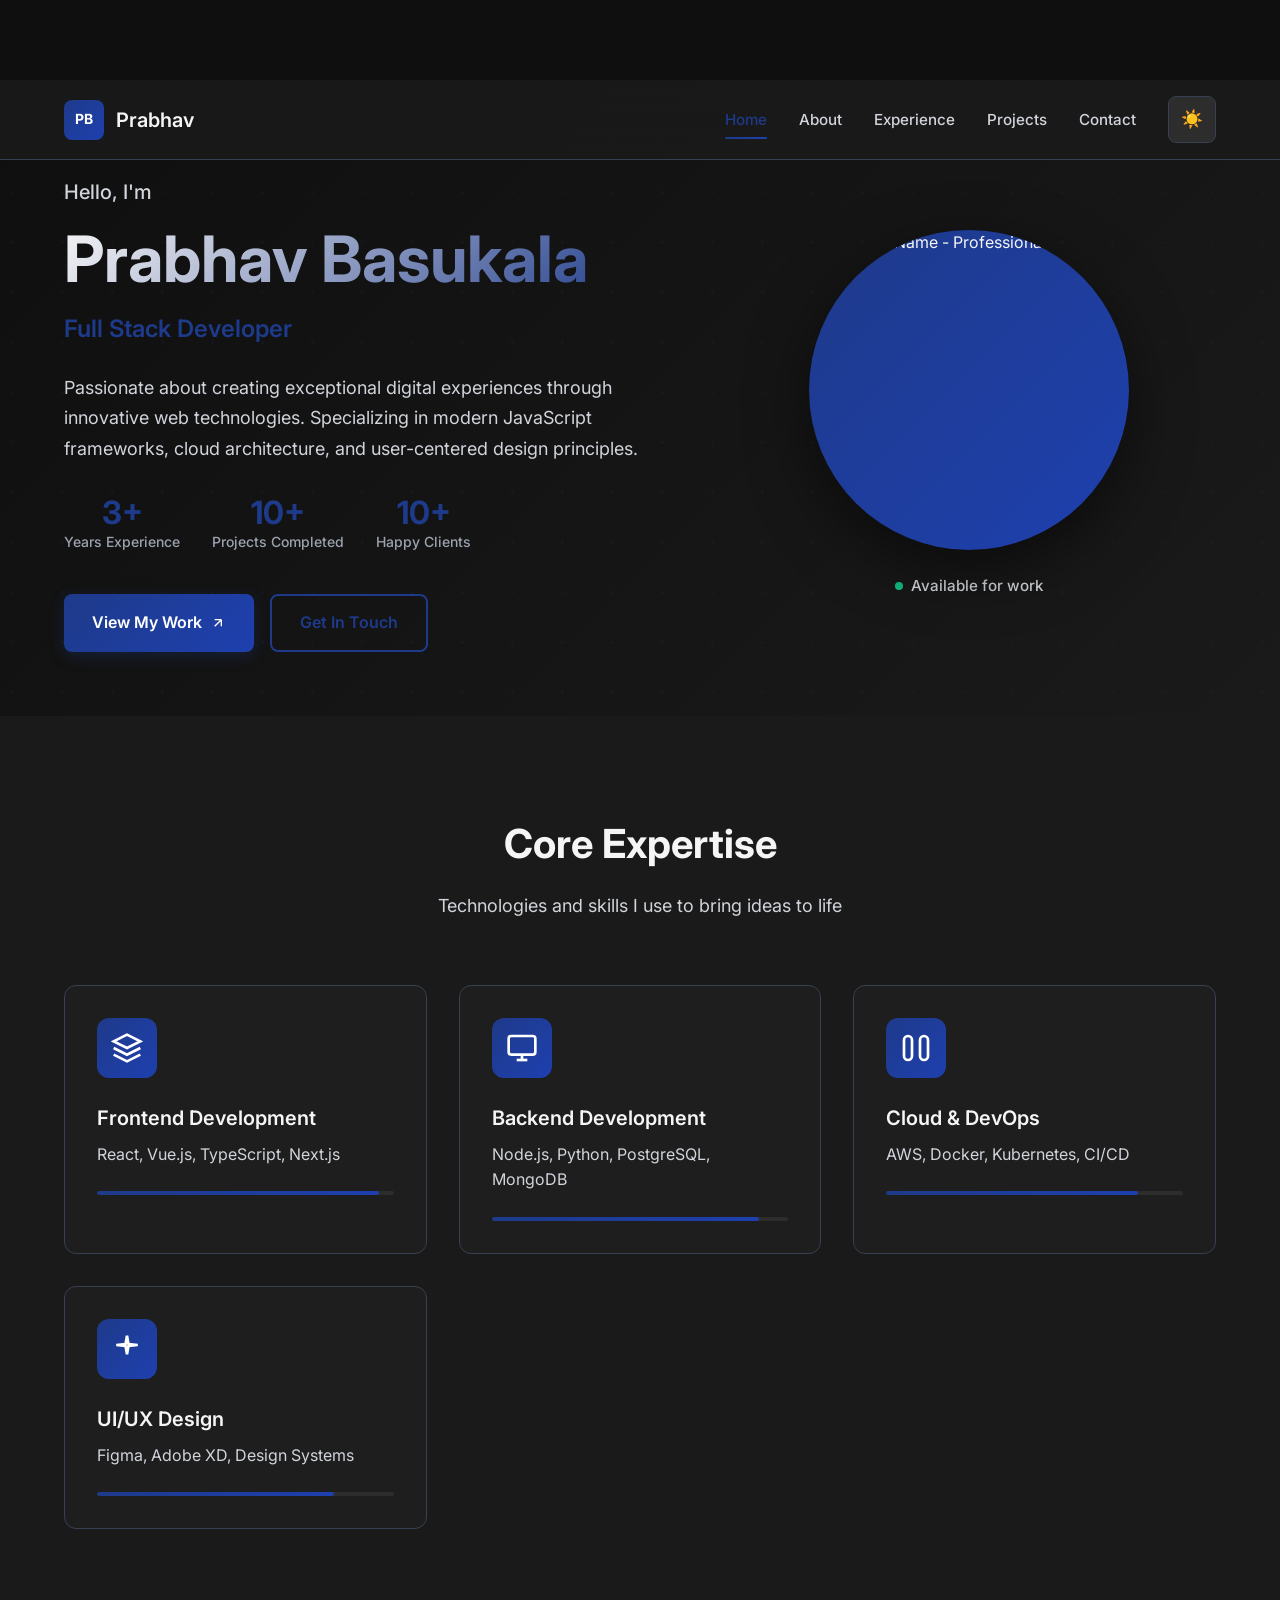
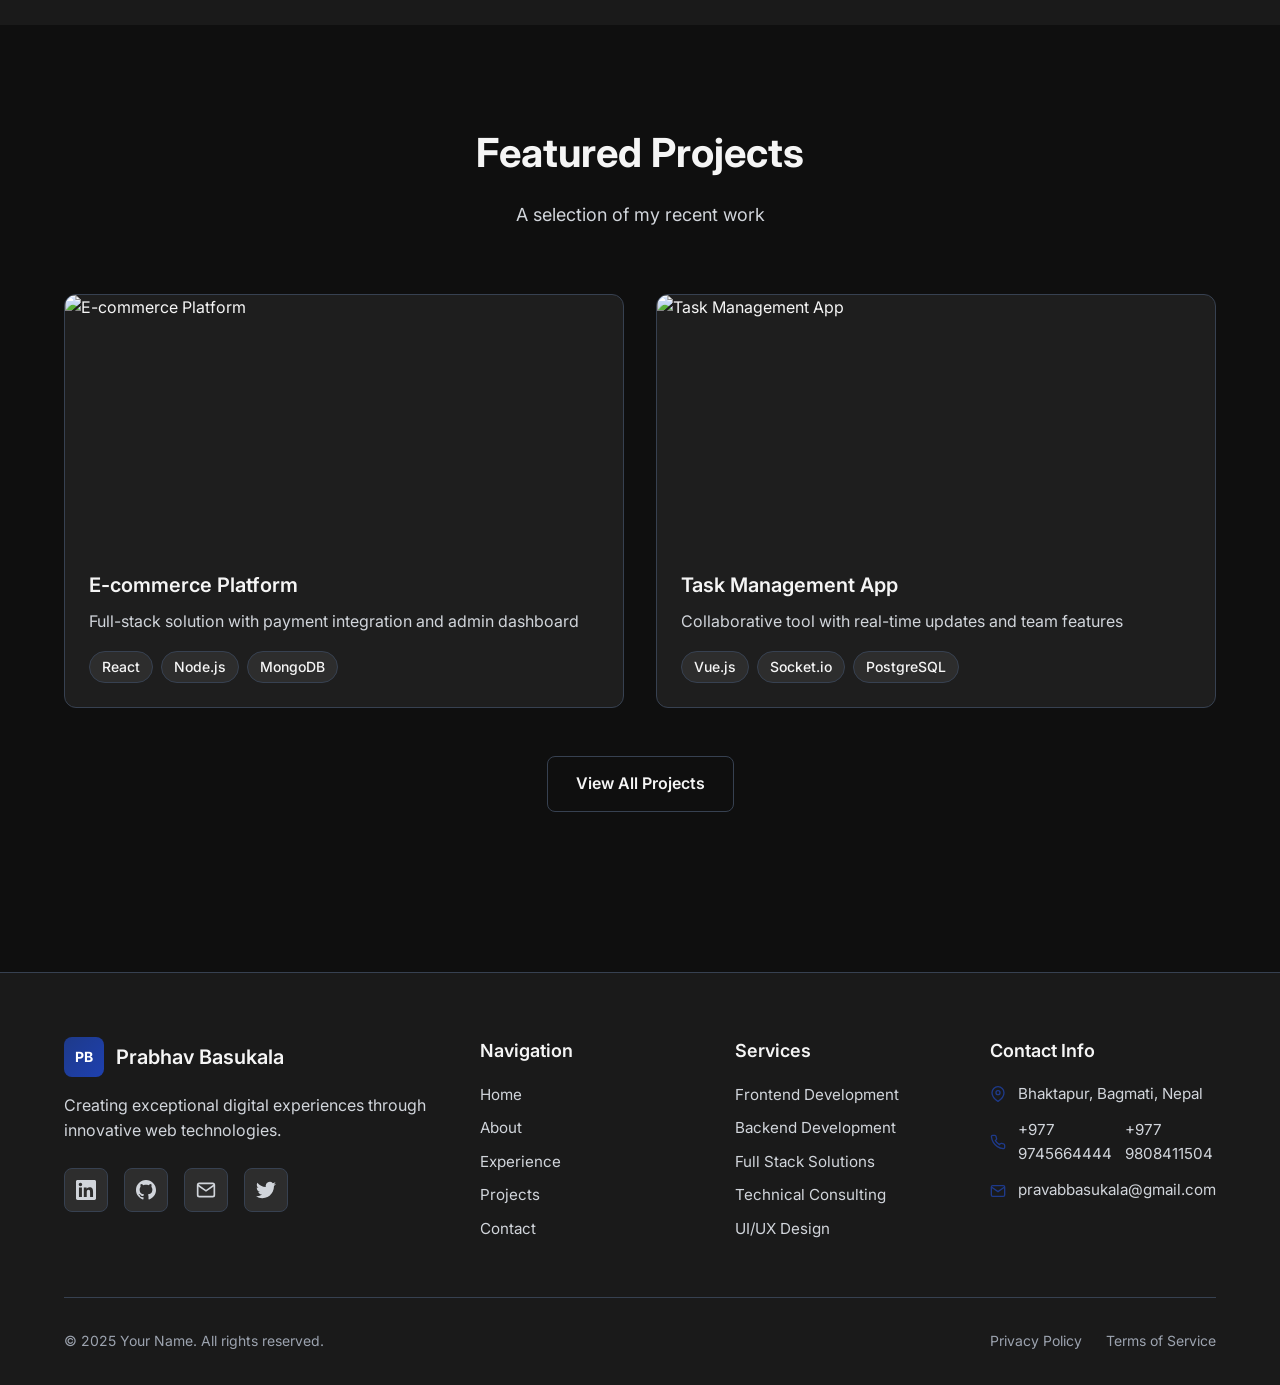
==== commit c0cb4a13: "Update index.html" ====
--- a/index.html
+++ b/index.html
@@ -3,7 +3,7 @@
 <head>
     <meta charset="UTF-8">
     <meta name="viewport" content="width=device-width, initial-scale=1.0">
-    <title>Your Name - Portfolio</title>
+    <title>Prabhav Basukala - Portfolio</title>
     <link rel="stylesheet" href="styles.css">
     <link href="https://fonts.googleapis.com/css2?family=Inter:wght@300;400;500;600;700&display=swap" rel="stylesheet">
 </head>
@@ -12,8 +12,8 @@
         <div class="nav-container">
             <div class="nav-logo">
                 <a href="index.html">
-                    <div class="logo-icon">YN</div>
-                    <span>Portfolio</span>
+                    <div class="logo-icon">PB</div>
+                    <span>Prabhav</span>
                 </a>
             </div>
             <ul class="nav-menu">
@@ -58,9 +58,9 @@
                             <span class="greeting-text">Hello, I'm</span>
                         </div>
                         <h1 class="hero-title">
-                            <span class="name-highlight">Your Name</span>
+                            <span class="name-highlight">Prabhav Basukala</span>
                         </h1>
-                        <h2 class="hero-subtitle">Senior Full Stack Developer</h2>
+                        <h2 class="hero-subtitle">Full Stack Developer</h2>
                         <p class="hero-description">
                             Passionate about creating exceptional digital experiences through innovative 
                             web technologies. Specializing in modern JavaScript frameworks, cloud architecture, 
@@ -68,15 +68,15 @@
                         </p>
                         <div class="hero-stats">
                             <div class="stat-item">
-                                <span class="stat-number">5+</span>
+                                <span class="stat-number">3+</span>
                                 <span class="stat-label">Years Experience</span>
                             </div>
                             <div class="stat-item">
-                                <span class="stat-number">50+</span>
+                                <span class="stat-number">10+</span>
                                 <span class="stat-label">Projects Completed</span>
                             </div>
                             <div class="stat-item">
-                                <span class="stat-number">20+</span>
+                                <span class="stat-number">10+</span>
                                 <span class="stat-label">Happy Clients</span>
                             </div>
                         </div>
@@ -227,30 +227,30 @@
                 <div class="footer-main">
                     <div class="footer-brand">
                         <div class="footer-logo">
-                            <div class="logo-icon">YN</div>
-                            <span>Your Name</span>
+                            <div class="logo-icon">PB</div>
+                            <span>Prabhav Basukala</span>
                         </div>
                         <p class="footer-tagline">
                             Creating exceptional digital experiences through innovative web technologies.
                         </p>
                         <div class="footer-social">
-                            <a href="https://linkedin.com/in/yourname" class="social-link" aria-label="LinkedIn">
+                            <a href="https://www.linkedin.com/in/pravab-basukala/" class="social-link" aria-label="LinkedIn">
                                 <svg width="20" height="20" viewBox="0 0 24 24" fill="currentColor">
                                     <path d="M20.447 20.452h-3.554v-5.569c0-1.328-.027-3.037-1.852-3.037-1.853 0-2.136 1.445-2.136 2.939v5.667H9.351V9h3.414v1.561h.046c.477-.9 1.637-1.85 3.37-1.85 3.601 0 4.267 2.37 4.267 5.455v6.286zM5.337 7.433c-1.144 0-2.063-.926-2.063-2.065 0-1.138.92-2.063 2.063-2.063 1.14 0 2.064.925 2.064 2.063 0 1.139-.925 2.065-2.064 2.065zm1.782 13.019H3.555V9h3.564v11.452zM22.225 0H1.771C.792 0 0 .774 0 1.729v20.542C0 23.227.792 24 1.771 24h20.451C23.2 24 24 23.227 24 22.271V1.729C24 .774 23.2 0 22.222 0h.003z"/>
                                 </svg>
                             </a>
-                            <a href="https://github.com/yourname" class="social-link" aria-label="GitHub">
+                            <a href="https://github.com/PravabMarco/" class="social-link" aria-label="GitHub">
                                 <svg width="20" height="20" viewBox="0 0 24 24" fill="currentColor">
                                     <path d="M12 0c-6.626 0-12 5.373-12 12 0 5.302 3.438 9.8 8.207 11.387.599.111.793-.261.793-.577v-2.234c-3.338.726-4.033-1.416-4.033-1.416-.546-1.387-1.333-1.756-1.333-1.756-1.089-.745.083-.729.083-.729 1.205.084 1.839 1.237 1.839 1.237 1.07 1.834 2.807 1.304 3.492.997.107-.775.418-1.305.762-1.604-2.665-.305-5.467-1.334-5.467-5.931 0-1.311.469-2.381 1.236-3.221-.124-.303-.535-1.524.117-3.176 0 0 1.008-.322 3.301 1.23.957-.266 1.983-.399 3.003-.404 1.02.005 2.047.138 3.006.404 2.291-1.552 3.297-1.23 3.297-1.23.653 1.653.242 2.874.118 3.176.77.84 1.235 1.911 1.235 3.221 0 4.609-2.807 5.624-5.479 5.921.43.372.823 1.102.823 2.222v3.293c0 .319.192.694.801.576 4.765-1.589 8.199-6.086 8.199-11.386 0-6.627-5.373-12-12-12z"/>
                                 </svg>
                             </a>
-                            <a href="mailto:your.email@example.com" class="social-link" aria-label="Email">
+                            <a href="mailto:pravabbasukala@gmail.com" class="social-link" aria-label="Email">
                                 <svg width="20" height="20" viewBox="0 0 24 24" fill="none" stroke="currentColor" stroke-width="2">
                                     <path d="M4 4h16c1.1 0 2 .9 2 2v12c0 1.1-.9 2-2 2H4c-1.1 0-2-.9-2-2V6c0-1.1.9-2 2-2z"/>
                                     <polyline points="22,6 12,13 2,6"/>
                                 </svg>
                             </a>
-                            <a href="https://twitter.com/yourname" class="social-link" aria-label="Twitter">
+                            <a href="https://x.com/PravabM" class="social-link" aria-label="Twitter">
                                 <svg width="20" height="20" viewBox="0 0 24 24" fill="currentColor">
                                     <path d="M23.953 4.57a10 10 0 01-2.825.775 4.958 4.958 0 002.163-2.723c-.951.555-2.005.959-3.127 1.184a4.92 4.92 0 00-8.384 4.482C7.69 8.095 4.067 6.13 1.64 3.162a4.822 4.822 0 00-.666 2.475c0 1.71.87 3.213 2.188 4.096a4.904 4.904 0 01-2.228-.616v.06a4.923 4.923 0 003.946 4.827 4.996 4.996 0 01-2.212.085 4.936 4.936 0 004.604 3.417 9.867 9.867 0 01-6.102 2.105c-.39 0-.779-.023-1.17-.067a13.995 13.995 0 007.557 2.209c9.053 0 13.998-7.496 13.998-13.985 0-.21 0-.42-.015-.63A9.935 9.935 0 0024 4.59z"/>
                                 </svg>
@@ -289,20 +289,21 @@
                                         <path d="M21 10c0 7-9 13-9 13s-9-6-9-13a9 9 0 0 1 18 0z"/>
                                         <circle cx="12" cy="10" r="3"/>
                                     </svg>
-                                    <span>New York, NY 10001</span>
+                                    <span>Bhaktapur, Bagmati, Nepal</span>
                                 </div>
                                 <div class="contact-item">
                                     <svg width="16" height="16" viewBox="0 0 24 24" fill="none" stroke="currentColor" stroke-width="2">
                                         <path d="M22 16.92v3a2 2 0 0 1-2.18 2 19.79 19.79 0 0 1-8.63-3.07 19.5 19.5 0 0 1-6-6 19.79 19.79 0 0 1-3.07-8.67A2 2 0 0 1 4.11 2h3a2 2 0 0 1 2 1.72 12.84 12.84 0 0 0 .7 2.81 2 2 0 0 1-.45 2.11L8.09 9.91a16 16 0 0 0 6 6l1.27-1.27a2 2 0 0 1 2.11-.45 12.84 12.84 0 0 0 2.81.7A2 2 0 0 1 22 16.92z"/>
                                     </svg>
-                                    <span>+1 (555) 123-4567</span>
+                                    <span>+977 9745664444</span>
+                                    <span>+977 9808411504</span>
                                 </div>
                                 <div class="contact-item">
                                     <svg width="16" height="16" viewBox="0 0 24 24" fill="none" stroke="currentColor" stroke-width="2">
                                         <path d="M4 4h16c1.1 0 2 .9 2 2v12c0 1.1-.9 2-2 2H4c-1.1 0-2-.9-2-2V6c0-1.1.9-2 2-2z"/>
                                         <polyline points="22,6 12,13 2,6"/>
                                     </svg>
-                                    <span>your.email@example.com</span>
+                                    <span>pravabbasukala@gmail.com</span>
                                 </div>
                             </div>
                         </div>
@@ -324,4 +325,4 @@
 
     <script src="script.js"></script>
 </body>
-</html>+</html>
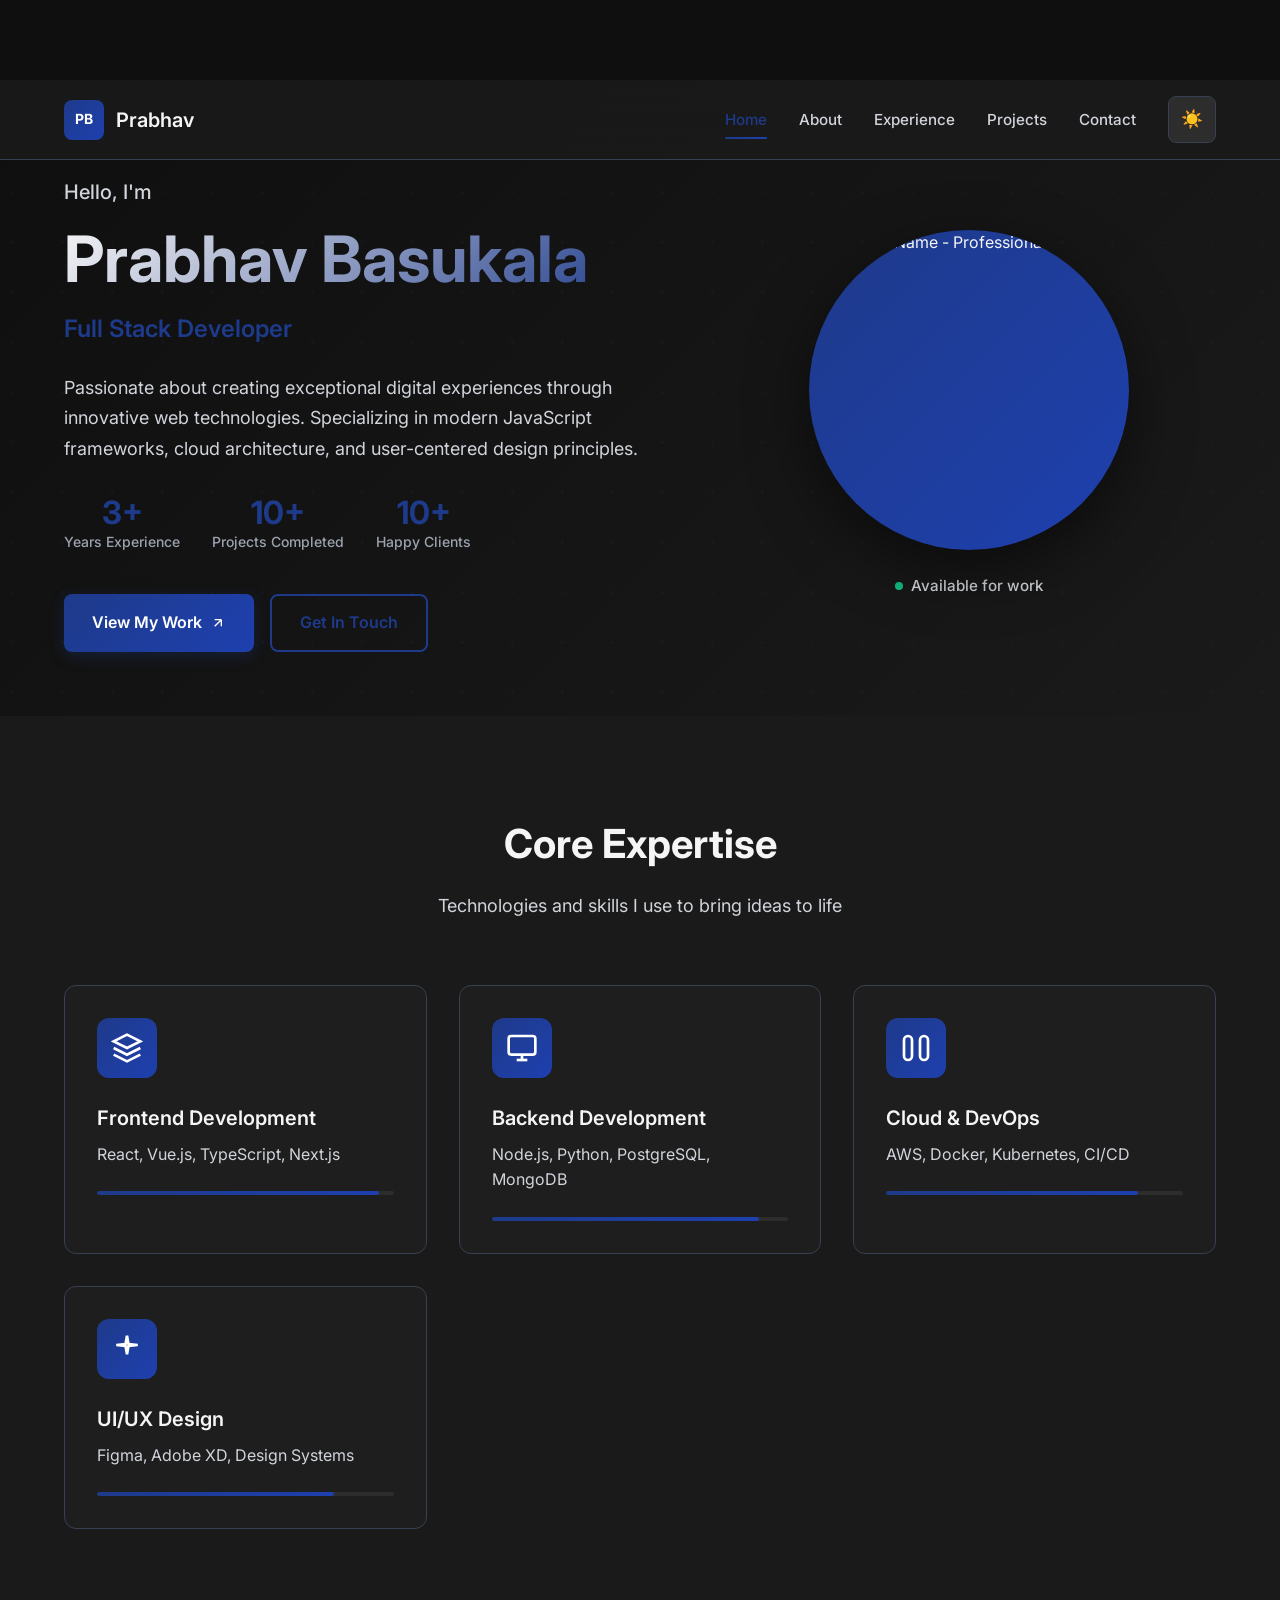
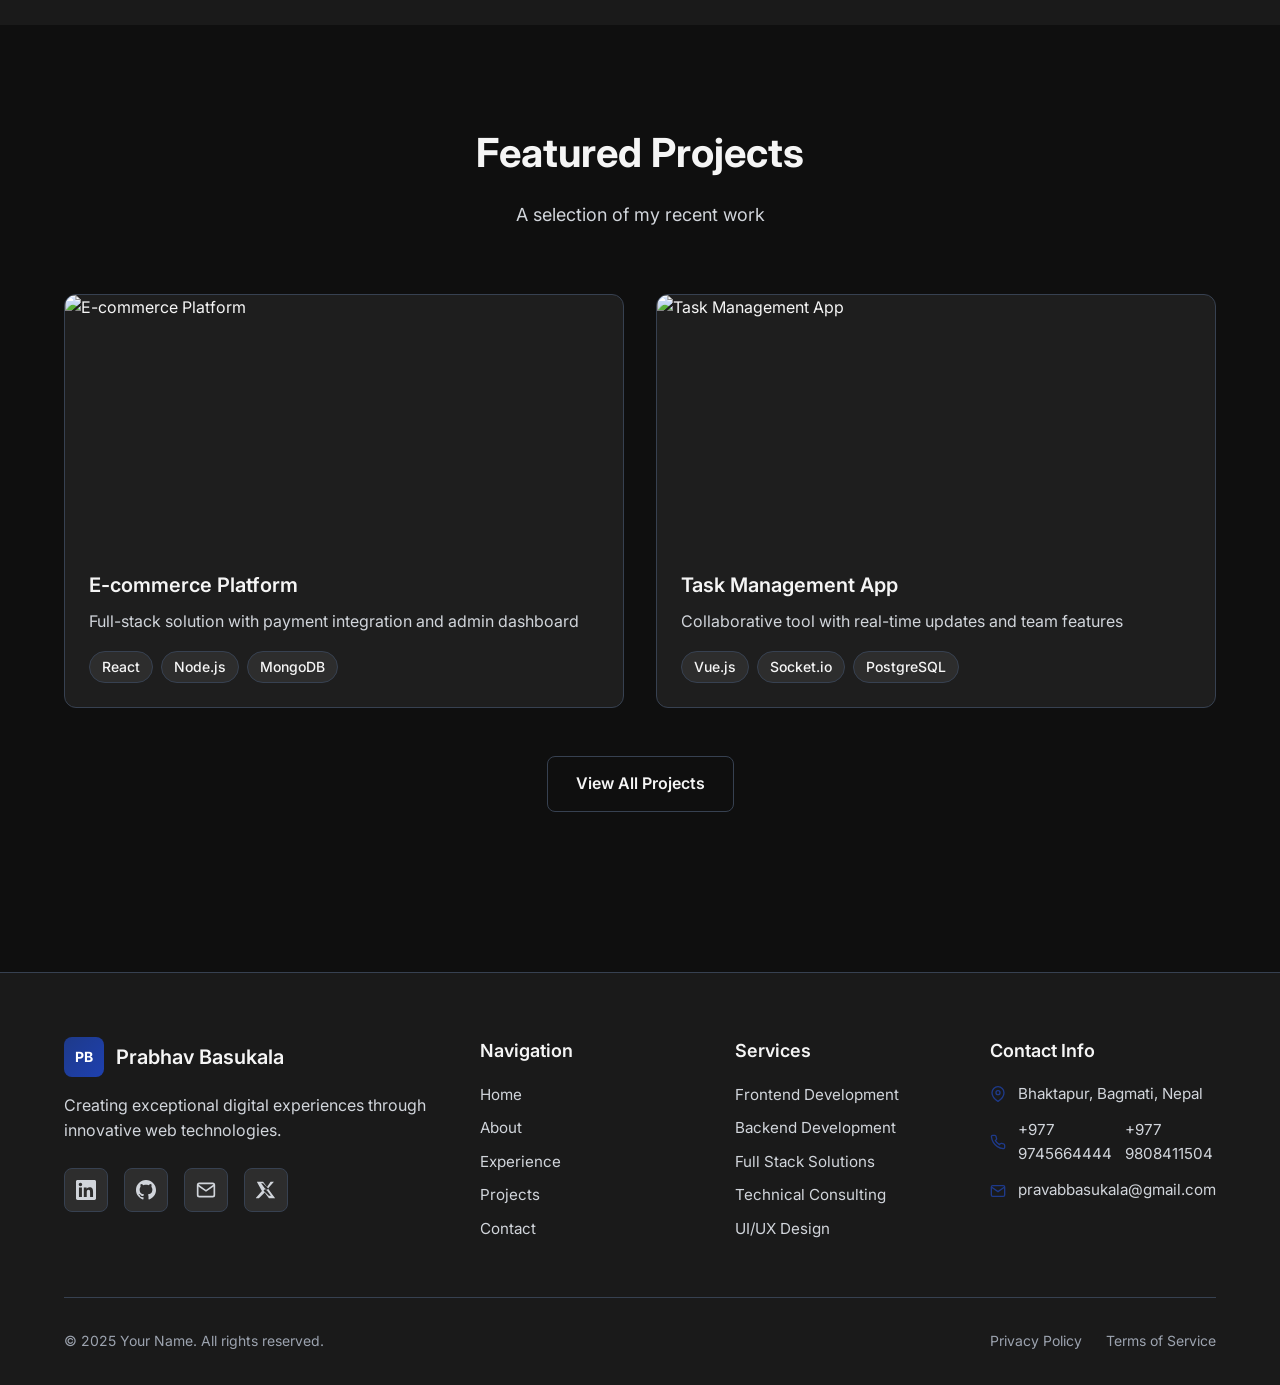
==== commit e882ee38: "Update index.html" ====
--- a/index.html
+++ b/index.html
@@ -250,9 +250,9 @@
                                     <polyline points="22,6 12,13 2,6"/>
                                 </svg>
                             </a>
-                            <a href="https://x.com/PravabM" class="social-link" aria-label="Twitter">
+                            <a href="https://x.com/PravabM" class="social-link" aria-label="X">
                                 <svg width="20" height="20" viewBox="0 0 24 24" fill="currentColor">
-                                    <path d="M23.953 4.57a10 10 0 01-2.825.775 4.958 4.958 0 002.163-2.723c-.951.555-2.005.959-3.127 1.184a4.92 4.92 0 00-8.384 4.482C7.69 8.095 4.067 6.13 1.64 3.162a4.822 4.822 0 00-.666 2.475c0 1.71.87 3.213 2.188 4.096a4.904 4.904 0 01-2.228-.616v.06a4.923 4.923 0 003.946 4.827 4.996 4.996 0 01-2.212.085 4.936 4.936 0 004.604 3.417 9.867 9.867 0 01-6.102 2.105c-.39 0-.779-.023-1.17-.067a13.995 13.995 0 007.557 2.209c9.053 0 13.998-7.496 13.998-13.985 0-.21 0-.42-.015-.63A9.935 9.935 0 0024 4.59z"/>
+                                    <path d="M17.53 2H21.5l-7.16 8.21L23 22h-7.44l-5.12-6.97L3.47 22H-0.5l7.61-8.73L1 2h7.5l4.73 6.43L17.53 2zm-2.06 17h2.38l-6.42-8.76-2.36 2.62L15.47 19zM8.42 4H6.12l6.37 8.62 2.28-2.53L8.42 4z"/>
                                 </svg>
                             </a>
                         </div>
